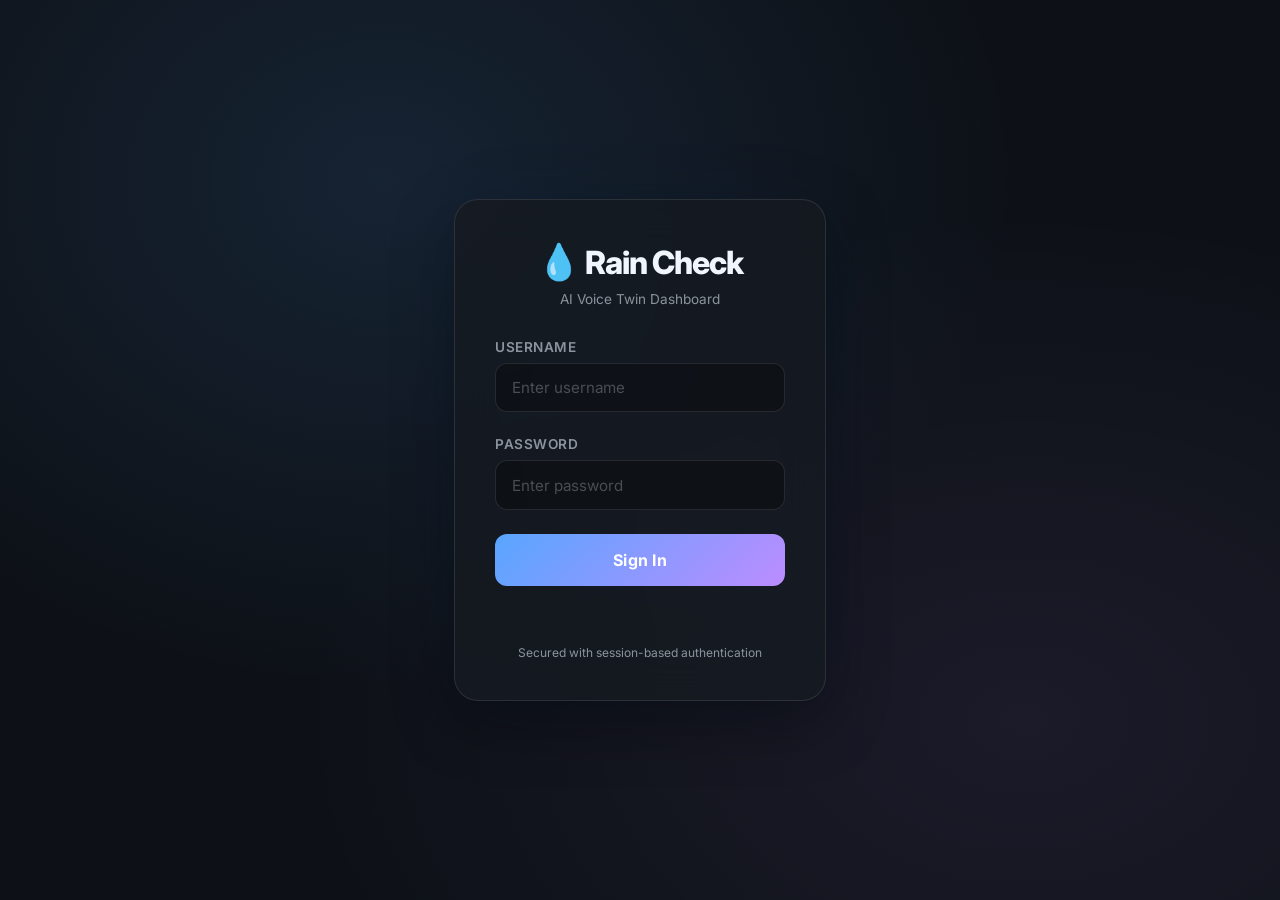
==== app/static/login.html @ 1aa2cf13 "feat: speech detection state machine + login auth + dashboard cleanup - Rewrite WebSocket audio pipe" ====
<!DOCTYPE html>
<html lang="en">

<head>
    <meta charset="UTF-8">
    <meta name="viewport" content="width=device-width, initial-scale=1.0">
    <title>Rain Check | Login</title>
    <link rel="preconnect" href="https://fonts.googleapis.com">
    <link rel="preconnect" href="https://fonts.gstatic.com" crossorigin>
    <link href="https://fonts.googleapis.com/css2?family=Inter:wght@400;600;800&display=swap" rel="stylesheet">
    <style>
        :root {
            --bg-color: #0d1117;
            --card-bg: rgba(22, 27, 34, 0.85);
            --accent-blue: #58a6ff;
            --accent-purple: #bc8cff;
            --text-primary: #f0f6fc;
            --text-secondary: #8b949e;
            --glass-border: rgba(255, 255, 255, 0.1);
            --error-red: #f85149;
        }

        * {
            margin: 0;
            padding: 0;
            box-sizing: border-box;
            font-family: 'Inter', -apple-system, BlinkMacSystemFont, "Segoe UI", Roboto, sans-serif;
        }

        body {
            background: var(--bg-color);
            background-image:
                radial-gradient(at 30% 20%, rgba(88, 166, 255, 0.12) 0px, transparent 50%),
                radial-gradient(at 80% 80%, rgba(188, 140, 255, 0.08) 0px, transparent 50%);
            color: var(--text-primary);
            min-height: 100vh;
            display: flex;
            align-items: center;
            justify-content: center;
        }

        .login-container {
            width: 100%;
            max-width: 420px;
            padding: 1.5rem;
        }

        .login-card {
            background: var(--card-bg);
            backdrop-filter: blur(20px);
            border: 1px solid var(--glass-border);
            border-radius: 24px;
            padding: 2.5rem;
            box-shadow:
                0 20px 60px rgba(0, 0, 0, 0.4),
                0 0 80px rgba(88, 166, 255, 0.05);
            animation: fadeIn 0.6s ease-out;
        }

        @keyframes fadeIn {
            from {
                opacity: 0;
                transform: translateY(20px);
            }

            to {
                opacity: 1;
                transform: translateY(0);
            }
        }

        .logo {
            text-align: center;
            margin-bottom: 2rem;
        }

        .logo h1 {
            font-size: 2rem;
            font-weight: 800;
            letter-spacing: -1px;
        }

        .logo .drop {
            color: var(--accent-blue);
            font-size: 2.2rem;
        }

        .logo p {
            color: var(--text-secondary);
            font-size: 0.85rem;
            margin-top: 0.5rem;
        }

        .form-group {
            margin-bottom: 1.5rem;
        }

        label {
            display: block;
            margin-bottom: 0.5rem;
            font-size: 0.85rem;
            color: var(--text-secondary);
            font-weight: 600;
            text-transform: uppercase;
            letter-spacing: 0.5px;
        }

        input {
            width: 100%;
            background: rgba(0, 0, 0, 0.3);
            border: 1px solid var(--glass-border);
            padding: 0.9rem 1rem;
            border-radius: 12px;
            color: white;
            font-size: 0.95rem;
            transition: border-color 0.3s, box-shadow 0.3s;
            outline: none;
        }

        input:focus {
            border-color: var(--accent-blue);
            box-shadow: 0 0 0 3px rgba(88, 166, 255, 0.15);
        }

        input::placeholder {
            color: rgba(255, 255, 255, 0.25);
        }

        .btn-login {
            width: 100%;
            background: linear-gradient(135deg, var(--accent-blue), var(--accent-purple));
            color: white;
            border: none;
            padding: 1rem;
            border-radius: 12px;
            font-weight: 700;
            font-size: 1rem;
            cursor: pointer;
            transition: opacity 0.2s, transform 0.15s;
            letter-spacing: 0.3px;
        }

        .btn-login:hover {
            opacity: 0.92;
            transform: translateY(-1px);
        }

        .btn-login:active {
            transform: translateY(0);
        }

        .btn-login:disabled {
            opacity: 0.5;
            cursor: not-allowed;
            transform: none;
        }

        .error-msg {
            color: var(--error-red);
            font-size: 0.8rem;
            text-align: center;
            margin-top: 1rem;
            min-height: 1.2rem;
            animation: shake 0.4s ease;
        }

        @keyframes shake {

            0%,
            100% {
                transform: translateX(0);
            }

            25% {
                transform: translateX(-6px);
            }

            75% {
                transform: translateX(6px);
            }
        }

        .footer {
            text-align: center;
            margin-top: 1.5rem;
            font-size: 0.75rem;
            color: var(--text-secondary);
        }
    </style>
</head>

<body>
    <div class="login-container">
        <div class="login-card">
            <div class="logo">
                <h1><span class="drop">💧</span> Rain Check</h1>
                <p>AI Voice Twin Dashboard</p>
            </div>

            <form id="loginForm" onsubmit="return handleLogin(event)">
                <div class="form-group">
                    <label>Username</label>
                    <input type="text" id="username" placeholder="Enter username" autocomplete="username" required>
                </div>
                <div class="form-group">
                    <label>Password</label>
                    <input type="password" id="password" placeholder="Enter password" autocomplete="current-password"
                        required>
                </div>
                <button type="submit" class="btn-login" id="loginBtn">Sign In</button>
                <div class="error-msg" id="errorMsg"></div>
            </form>

            <div class="footer">
                Secured with session-based authentication
            </div>
        </div>
    </div>

    <script>
        async function handleLogin(e) {
            e.preventDefault();
            const btn = document.getElementById('loginBtn');
            const errEl = document.getElementById('errorMsg');

            btn.disabled = true;
            btn.textContent = 'Signing in...';
            errEl.textContent = '';

            try {
                const resp = await fetch('/login', {
                    method: 'POST',
                    headers: { 'Content-Type': 'application/json' },
                    body: JSON.stringify({
                        username: document.getElementById('username').value,
                        password: document.getElementById('password').value
                    })
                });

                const data = await resp.json();
                if (resp.ok) {
                    window.location.href = data.redirect || '/';
                } else {
                    errEl.textContent = data.error || 'Login failed';
                    btn.disabled = false;
                    btn.textContent = 'Sign In';
                }
            } catch (err) {
                errEl.textContent = 'Network error. Is the server running?';
                btn.disabled = false;
                btn.textContent = 'Sign In';
            }
        }
    </script>
</body>

</html>
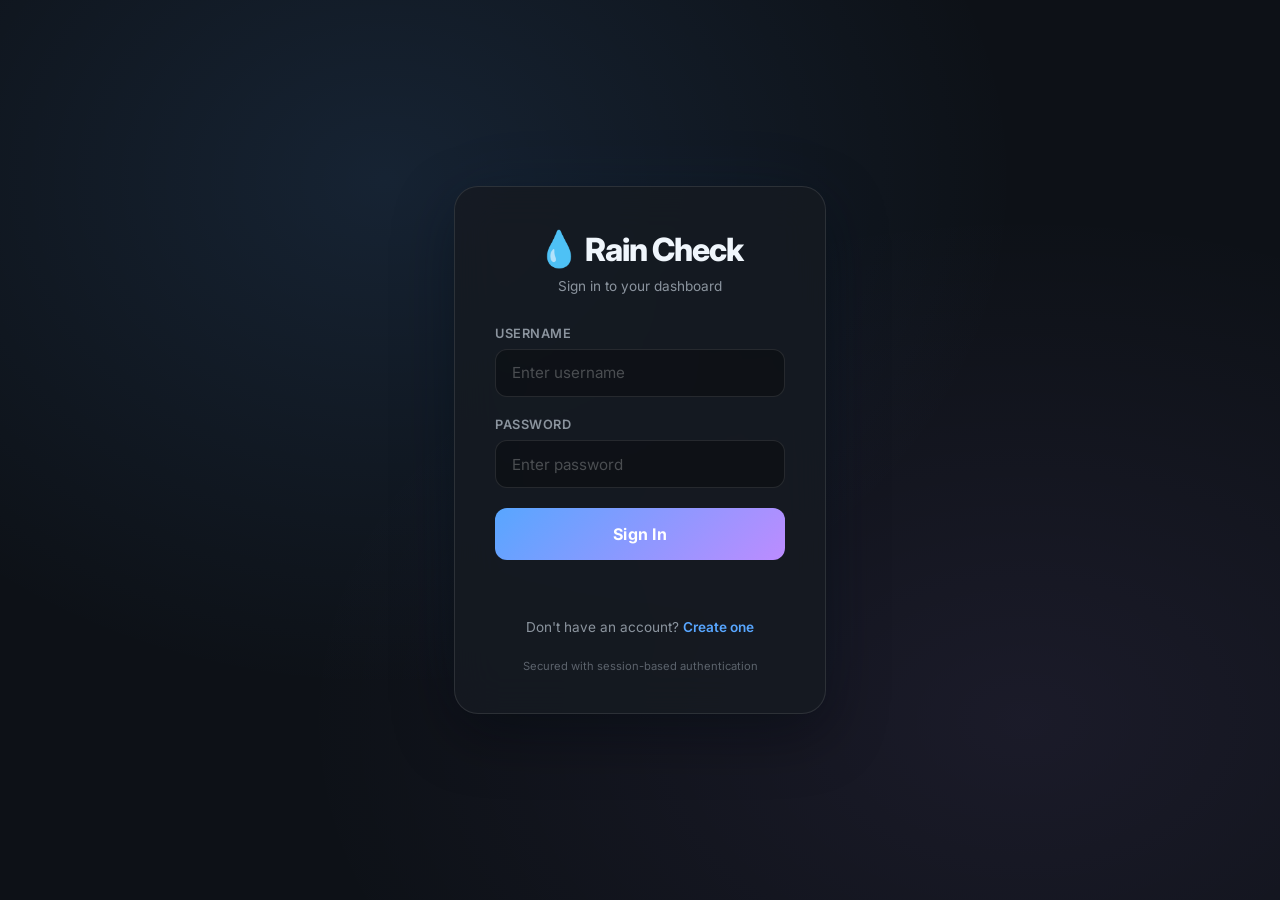
==== commit c5284016: "feat: add user registration with MongoDB-backed accounts - Create Account form on login page with to" ====
--- a/app/static/login.html
+++ b/app/static/login.html
@@ -18,6 +18,7 @@
             --text-secondary: #8b949e;
             --glass-border: rgba(255, 255, 255, 0.1);
             --error-red: #f85149;
+            --success-green: #3fb950;
         }
 
         * {
@@ -92,13 +93,13 @@
         }
 
         .form-group {
-            margin-bottom: 1.5rem;
+            margin-bottom: 1.25rem;
         }
 
         label {
             display: block;
             margin-bottom: 0.5rem;
-            font-size: 0.85rem;
+            font-size: 0.8rem;
             color: var(--text-secondary);
             font-weight: 600;
             text-transform: uppercase;
@@ -109,7 +110,7 @@
             width: 100%;
             background: rgba(0, 0, 0, 0.3);
             border: 1px solid var(--glass-border);
-            padding: 0.9rem 1rem;
+            padding: 0.85rem 1rem;
             border-radius: 12px;
             color: white;
             font-size: 0.95rem;
@@ -126,7 +127,7 @@
             color: rgba(255, 255, 255, 0.25);
         }
 
-        .btn-login {
+        .btn-primary {
             width: 100%;
             background: linear-gradient(135deg, var(--accent-blue), var(--accent-purple));
             color: white;
@@ -140,16 +141,16 @@
             letter-spacing: 0.3px;
         }
 
-        .btn-login:hover {
+        .btn-primary:hover {
             opacity: 0.92;
             transform: translateY(-1px);
         }
 
-        .btn-login:active {
+        .btn-primary:active {
             transform: translateY(0);
         }
 
-        .btn-login:disabled {
+        .btn-primary:disabled {
             opacity: 0.5;
             cursor: not-allowed;
             transform: none;
@@ -164,6 +165,13 @@
             animation: shake 0.4s ease;
         }
 
+        .success-msg {
+            color: var(--success-green);
+            font-size: 0.8rem;
+            text-align: center;
+            margin-top: 1rem;
+        }
+
         @keyframes shake {
 
             0%,
@@ -180,11 +188,35 @@
             }
         }
 
+        .toggle-link {
+            text-align: center;
+            margin-top: 1.5rem;
+            font-size: 0.85rem;
+            color: var(--text-secondary);
+        }
+
+        .toggle-link a {
+            color: var(--accent-blue);
+            cursor: pointer;
+            text-decoration: none;
+            font-weight: 600;
+            transition: color 0.2s;
+        }
+
+        .toggle-link a:hover {
+            color: var(--accent-purple);
+        }
+
+        .hidden {
+            display: none !important;
+        }
+
         .footer {
             text-align: center;
             margin-top: 1.5rem;
-            font-size: 0.75rem;
+            font-size: 0.7rem;
             color: var(--text-secondary);
+            opacity: 0.6;
         }
     </style>
 </head>
@@ -194,22 +226,52 @@
         <div class="login-card">
             <div class="logo">
                 <h1><span class="drop">💧</span> Rain Check</h1>
-                <p>AI Voice Twin Dashboard</p>
+                <p id="formTitle">Sign in to your dashboard</p>
             </div>
 
+            <!-- LOGIN FORM -->
             <form id="loginForm" onsubmit="return handleLogin(event)">
                 <div class="form-group">
                     <label>Username</label>
-                    <input type="text" id="username" placeholder="Enter username" autocomplete="username" required>
+                    <input type="text" id="loginUsername" placeholder="Enter username" autocomplete="username" required>
                 </div>
                 <div class="form-group">
                     <label>Password</label>
-                    <input type="password" id="password" placeholder="Enter password" autocomplete="current-password"
-                        required>
-                </div>
-                <button type="submit" class="btn-login" id="loginBtn">Sign In</button>
-                <div class="error-msg" id="errorMsg"></div>
+                    <input type="password" id="loginPassword" placeholder="Enter password"
+                        autocomplete="current-password" required>
+                </div>
+                <button type="submit" class="btn-primary" id="loginBtn">Sign In</button>
+                <div class="error-msg" id="loginError"></div>
             </form>
+
+            <!-- REGISTER FORM -->
+            <form id="registerForm" class="hidden" onsubmit="return handleRegister(event)">
+                <div class="form-group">
+                    <label>Username</label>
+                    <input type="text" id="regUsername" placeholder="Choose a username" autocomplete="username"
+                        minlength="3" required>
+                </div>
+                <div class="form-group">
+                    <label>Password</label>
+                    <input type="password" id="regPassword" placeholder="Create a password" autocomplete="new-password"
+                        minlength="6" required>
+                </div>
+                <div class="form-group">
+                    <label>Confirm Password</label>
+                    <input type="password" id="regConfirm" placeholder="Confirm your password"
+                        autocomplete="new-password" minlength="6" required>
+                </div>
+                <button type="submit" class="btn-primary" id="registerBtn">Create Account</button>
+                <div class="error-msg" id="registerError"></div>
+            </form>
+
+            <!-- TOGGLE -->
+            <div class="toggle-link" id="toggleLogin">
+                Don't have an account? <a onclick="showRegister()">Create one</a>
+            </div>
+            <div class="toggle-link hidden" id="toggleRegister">
+                Already have an account? <a onclick="showLogin()">Sign in</a>
+            </div>
 
             <div class="footer">
                 Secured with session-based authentication
@@ -218,10 +280,30 @@
     </div>
 
     <script>
+        function showRegister() {
+            document.getElementById('loginForm').classList.add('hidden');
+            document.getElementById('registerForm').classList.remove('hidden');
+            document.getElementById('toggleLogin').classList.add('hidden');
+            document.getElementById('toggleRegister').classList.remove('hidden');
+            document.getElementById('formTitle').textContent = 'Create your account';
+            document.getElementById('loginError').textContent = '';
+            document.getElementById('registerError').textContent = '';
+        }
+
+        function showLogin() {
+            document.getElementById('registerForm').classList.add('hidden');
+            document.getElementById('loginForm').classList.remove('hidden');
+            document.getElementById('toggleRegister').classList.add('hidden');
+            document.getElementById('toggleLogin').classList.remove('hidden');
+            document.getElementById('formTitle').textContent = 'Sign in to your dashboard';
+            document.getElementById('loginError').textContent = '';
+            document.getElementById('registerError').textContent = '';
+        }
+
         async function handleLogin(e) {
             e.preventDefault();
             const btn = document.getElementById('loginBtn');
-            const errEl = document.getElementById('errorMsg');
+            const errEl = document.getElementById('loginError');
 
             btn.disabled = true;
             btn.textContent = 'Signing in...';
@@ -232,8 +314,8 @@
                     method: 'POST',
                     headers: { 'Content-Type': 'application/json' },
                     body: JSON.stringify({
-                        username: document.getElementById('username').value,
-                        password: document.getElementById('password').value
+                        username: document.getElementById('loginUsername').value,
+                        password: document.getElementById('loginPassword').value
                     })
                 });
 
@@ -251,6 +333,49 @@
                 btn.textContent = 'Sign In';
             }
         }
+
+        async function handleRegister(e) {
+            e.preventDefault();
+            const btn = document.getElementById('registerBtn');
+            const errEl = document.getElementById('registerError');
+
+            const password = document.getElementById('regPassword').value;
+            const confirm = document.getElementById('regConfirm').value;
+
+            if (password !== confirm) {
+                errEl.textContent = "Passwords don't match";
+                return;
+            }
+
+            btn.disabled = true;
+            btn.textContent = 'Creating account...';
+            errEl.textContent = '';
+
+            try {
+                const resp = await fetch('/register', {
+                    method: 'POST',
+                    headers: { 'Content-Type': 'application/json' },
+                    body: JSON.stringify({
+                        username: document.getElementById('regUsername').value,
+                        password: password,
+                        confirm_password: confirm
+                    })
+                });
+
+                const data = await resp.json();
+                if (resp.ok) {
+                    window.location.href = data.redirect || '/';
+                } else {
+                    errEl.textContent = data.error || 'Registration failed';
+                    btn.disabled = false;
+                    btn.textContent = 'Create Account';
+                }
+            } catch (err) {
+                errEl.textContent = 'Network error. Is the server running?';
+                btn.disabled = false;
+                btn.textContent = 'Create Account';
+            }
+        }
     </script>
 </body>
 
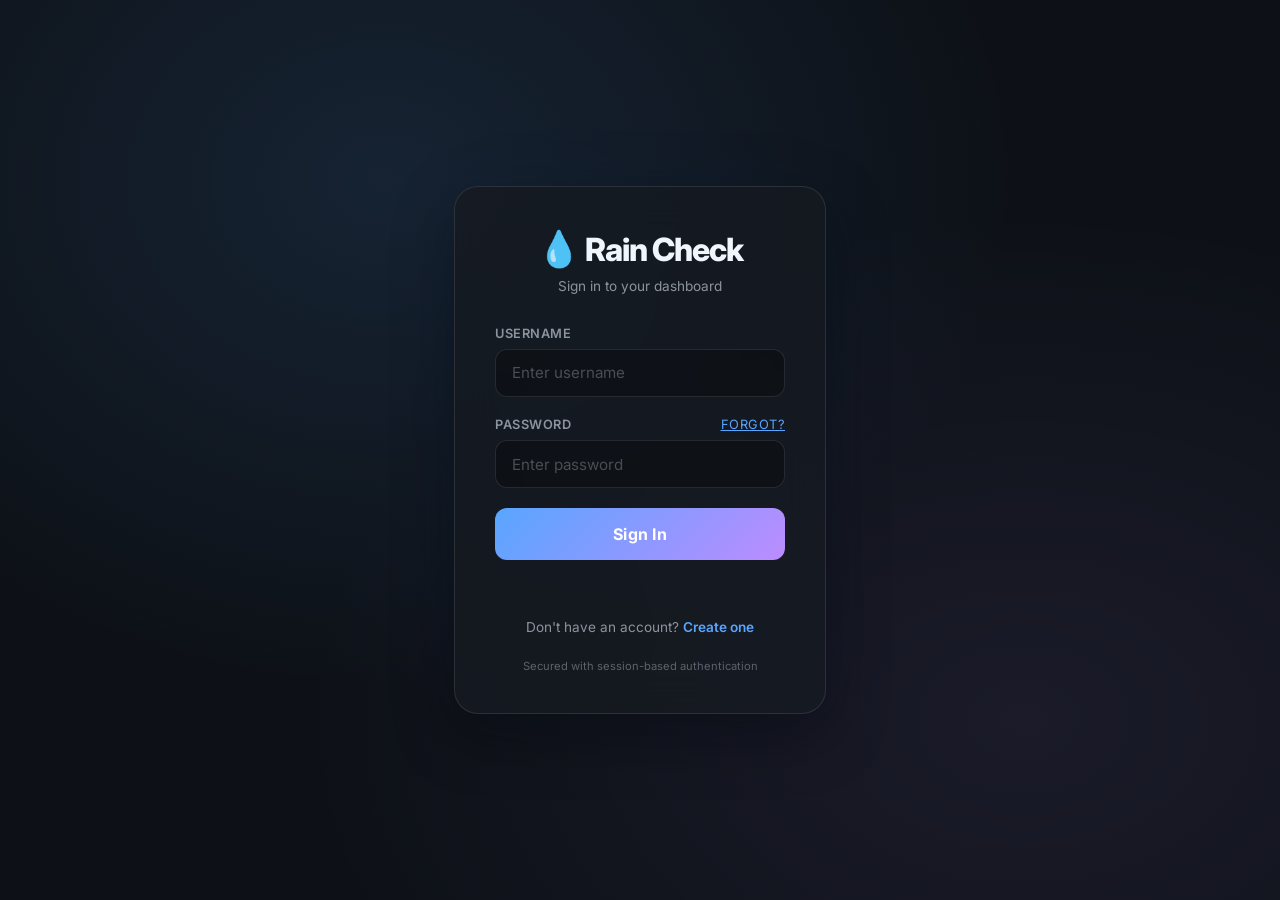
==== commit f22c2f16: "Apply complete implementation for booking and SMS" ====
--- a/app/static/login.html
+++ b/app/static/login.html
@@ -236,7 +236,7 @@
                     <input type="text" id="loginUsername" placeholder="Enter username" autocomplete="username" required>
                 </div>
                 <div class="form-group">
-                    <label>Password</label>
+                    <label style="display: flex; justify-content: space-between;">Password <a onclick="showForgotPassword()" style="color: var(--accent-blue); font-weight: normal; cursor: pointer; text-decoration: underline;">Forgot?</a></label>
                     <input type="password" id="loginPassword" placeholder="Enter password"
                         autocomplete="current-password" required>
                 </div>
@@ -261,8 +261,31 @@
                     <input type="password" id="regConfirm" placeholder="Confirm your password"
                         autocomplete="new-password" minlength="6" required>
                 </div>
+                <div class="form-group" style="margin-top: 1.5rem; background: rgba(0,0,0,0.2); padding: 1rem; border-radius: 8px; border: 1px solid var(--glass-border);">
+                    <label style="display: flex; align-items: flex-start; gap: 0.5rem; cursor: pointer; text-transform: none; color: white;">
+                        <input type="checkbox" id="regConsent" required style="width: auto; margin-top: 0.2rem;">
+                        <span style="font-size: 0.8rem; font-weight: 400; line-height: 1.4;">
+                            I have read and agree to the <a href="#" style="color: var(--accent-blue); text-decoration: underline;" onclick="alert('In a production environment, this links to the Privacy Policy.'); return false;">Privacy Policy</a>. 
+                            I explicitly consent to Rain Check storing my personal data, schedule details, and voice profile to provide AI calling services.
+                        </span>
+                    </label>
+                </div>
                 <button type="submit" class="btn-primary" id="registerBtn">Create Account</button>
                 <div class="error-msg" id="registerError"></div>
+            </form>
+
+            <!-- FORGOT PASSWORD FORM -->
+            <form id="forgotPasswordForm" class="hidden" onsubmit="return handleForgotPassword(event)">
+                <p style="color: var(--text-secondary); font-size: 0.9rem; margin-bottom: 1.5rem;">Enter your username or email and we'll send you a mock reset link.</p>
+                <div class="form-group">
+                    <label>Username or Email</label>
+                    <input type="text" id="forgotUsername" placeholder="Enter username or email" required>
+                </div>
+                <button type="submit" class="btn-primary" id="forgotBtn">Send Reset Link</button>
+                <div class="error-msg" id="forgotError"></div>
+                <div class="toggle-link" style="margin-top: 1rem;">
+                    <a onclick="showLogin()">Back to Sign in</a>
+                </div>
             </form>
 
             <!-- TOGGLE -->
@@ -282,6 +305,7 @@
     <script>
         function showRegister() {
             document.getElementById('loginForm').classList.add('hidden');
+            document.getElementById('forgotPasswordForm').classList.add('hidden');
             document.getElementById('registerForm').classList.remove('hidden');
             document.getElementById('toggleLogin').classList.add('hidden');
             document.getElementById('toggleRegister').classList.remove('hidden');
@@ -292,12 +316,57 @@
 
         function showLogin() {
             document.getElementById('registerForm').classList.add('hidden');
+            document.getElementById('forgotPasswordForm').classList.add('hidden');
             document.getElementById('loginForm').classList.remove('hidden');
             document.getElementById('toggleRegister').classList.add('hidden');
             document.getElementById('toggleLogin').classList.remove('hidden');
             document.getElementById('formTitle').textContent = 'Sign in to your dashboard';
             document.getElementById('loginError').textContent = '';
             document.getElementById('registerError').textContent = '';
+        }
+
+        function showForgotPassword() {
+            document.getElementById('loginForm').classList.add('hidden');
+            document.getElementById('registerForm').classList.add('hidden');
+            document.getElementById('toggleLogin').classList.add('hidden');
+            document.getElementById('toggleRegister').classList.add('hidden');
+            document.getElementById('forgotPasswordForm').classList.remove('hidden');
+            document.getElementById('formTitle').textContent = 'Reset your password';
+            document.getElementById('forgotError').textContent = '';
+            document.getElementById('forgotError').style.color = '';
+        }
+
+        async function handleForgotPassword(e) {
+            e.preventDefault();
+            const btn = document.getElementById('forgotBtn');
+            const errEl = document.getElementById('forgotError');
+            btn.disabled = true;
+            btn.textContent = 'Sending...';
+            
+            try {
+                const resp = await fetch('/forgot-password', {
+                    method: 'POST',
+                    headers: { 'Content-Type': 'application/json' },
+                    body: JSON.stringify({
+                        username: document.getElementById('forgotUsername').value
+                    })
+                });
+                const data = await resp.json();
+                
+                if (resp.ok) {
+                    errEl.style.color = '#4ade80'; // Success green
+                    errEl.textContent = data.message || 'If an account exists, a reset link has been sent.';
+                } else {
+                    errEl.style.color = '#ff4d4d'; // Error red
+                    errEl.textContent = data.error || 'Failed to send reset link';
+                }
+            } catch (err) {
+                errEl.style.color = '#ff4d4d';
+                errEl.textContent = 'Network error. Please try again.';
+            } finally {
+                btn.disabled = false;
+                btn.textContent = 'Send Reset Link';
+            }
         }
 
         async function handleLogin(e) {
